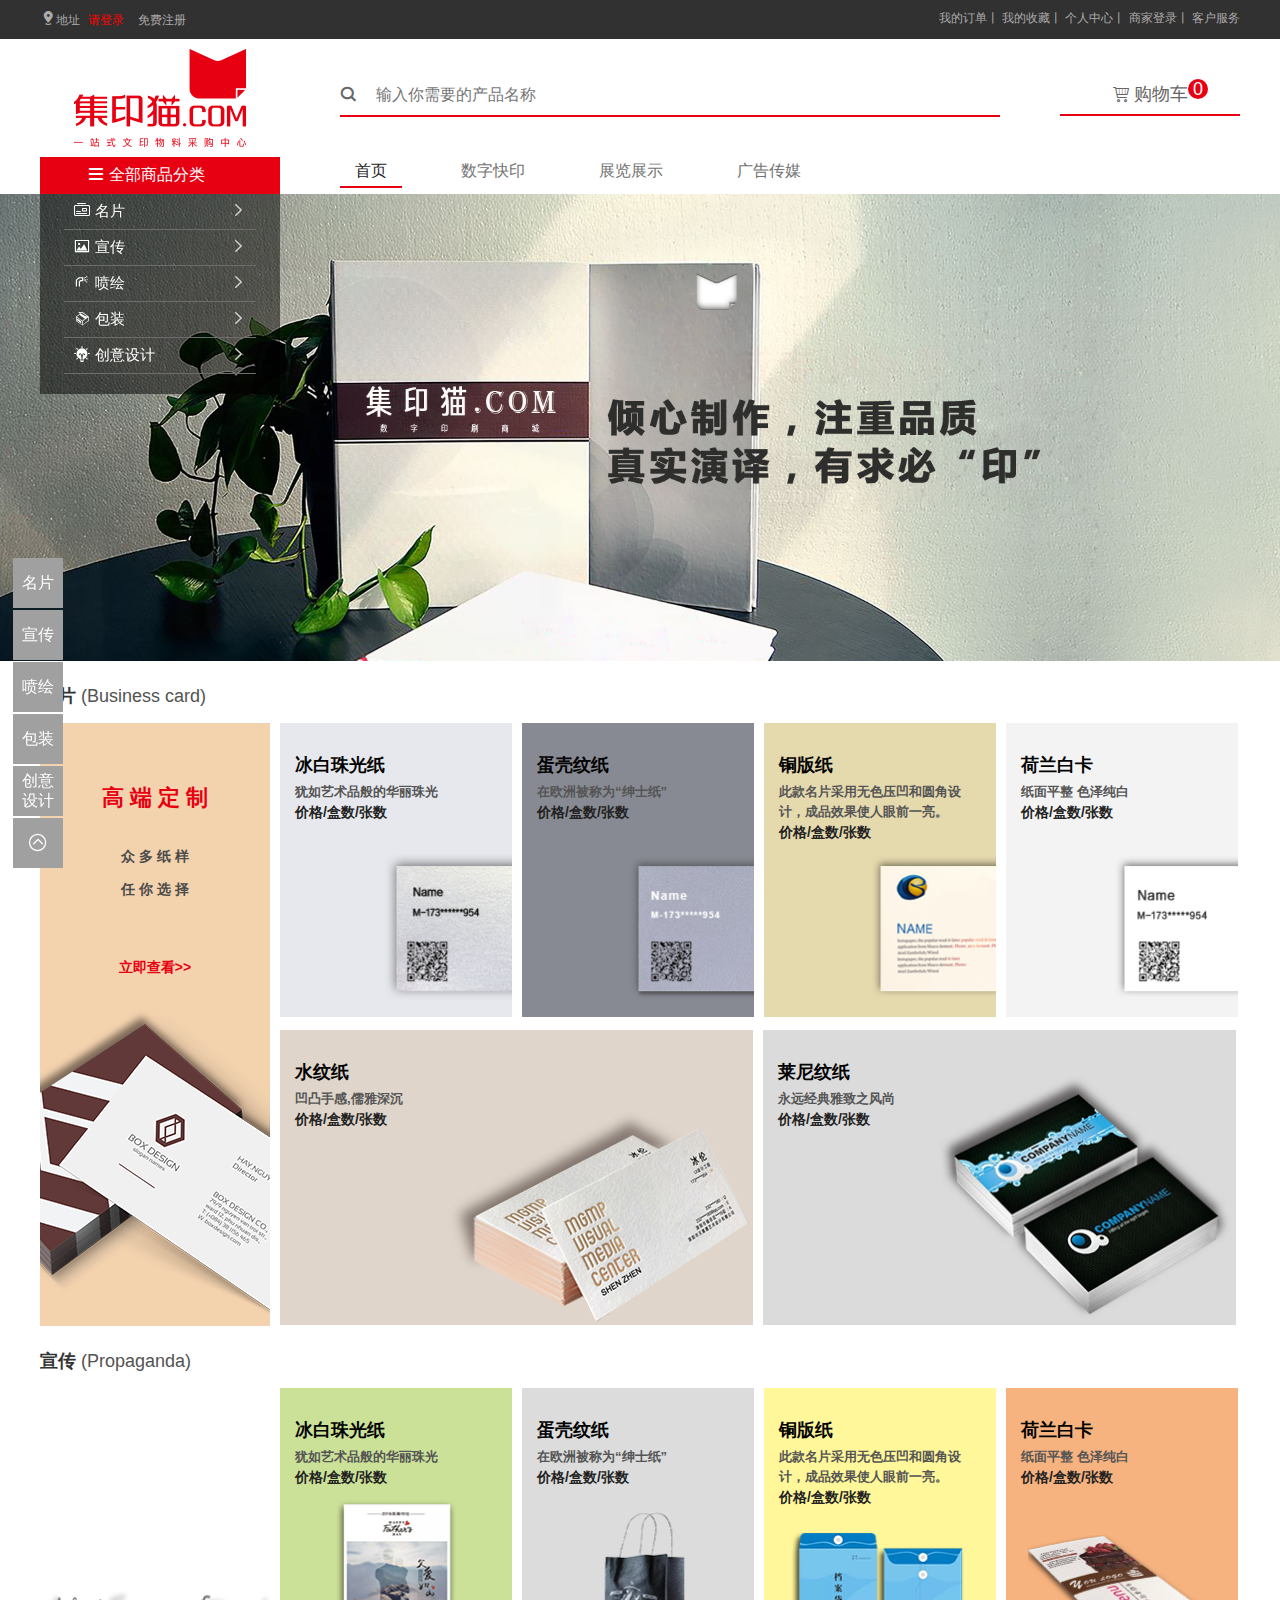
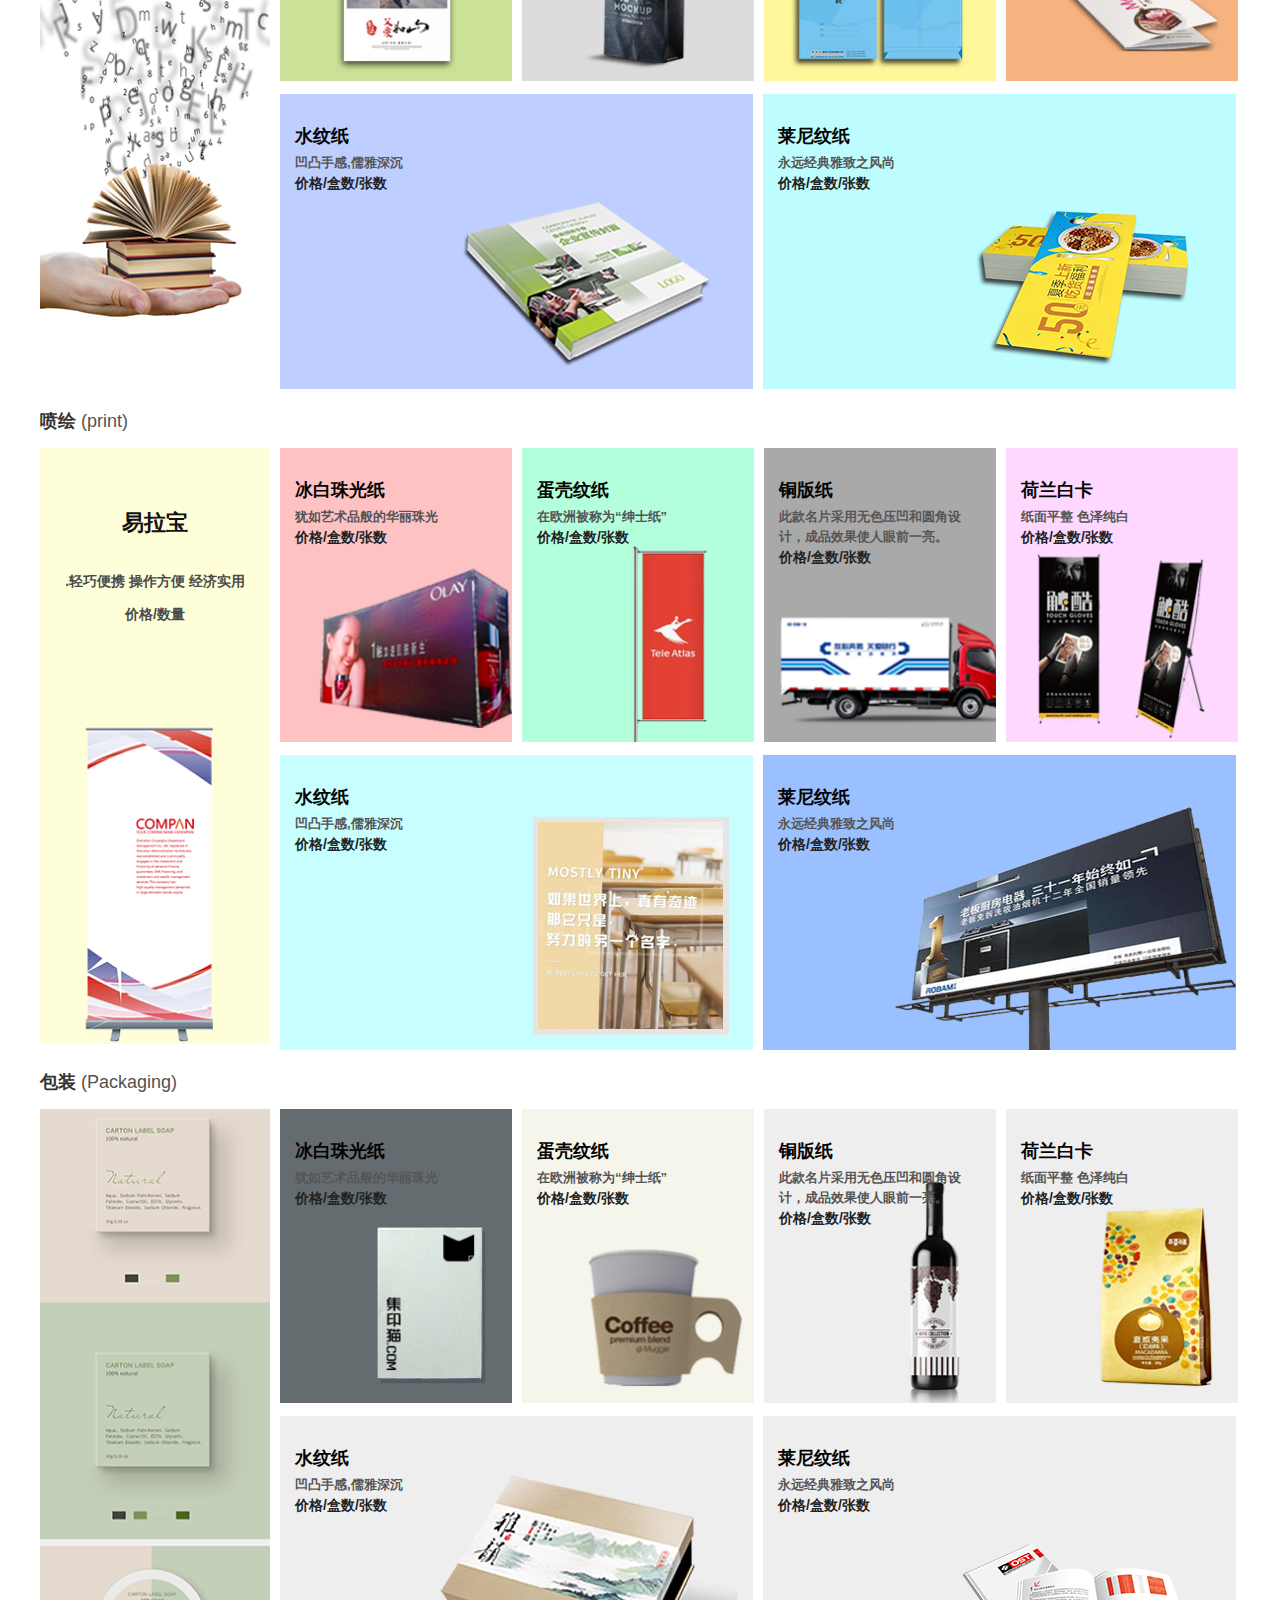
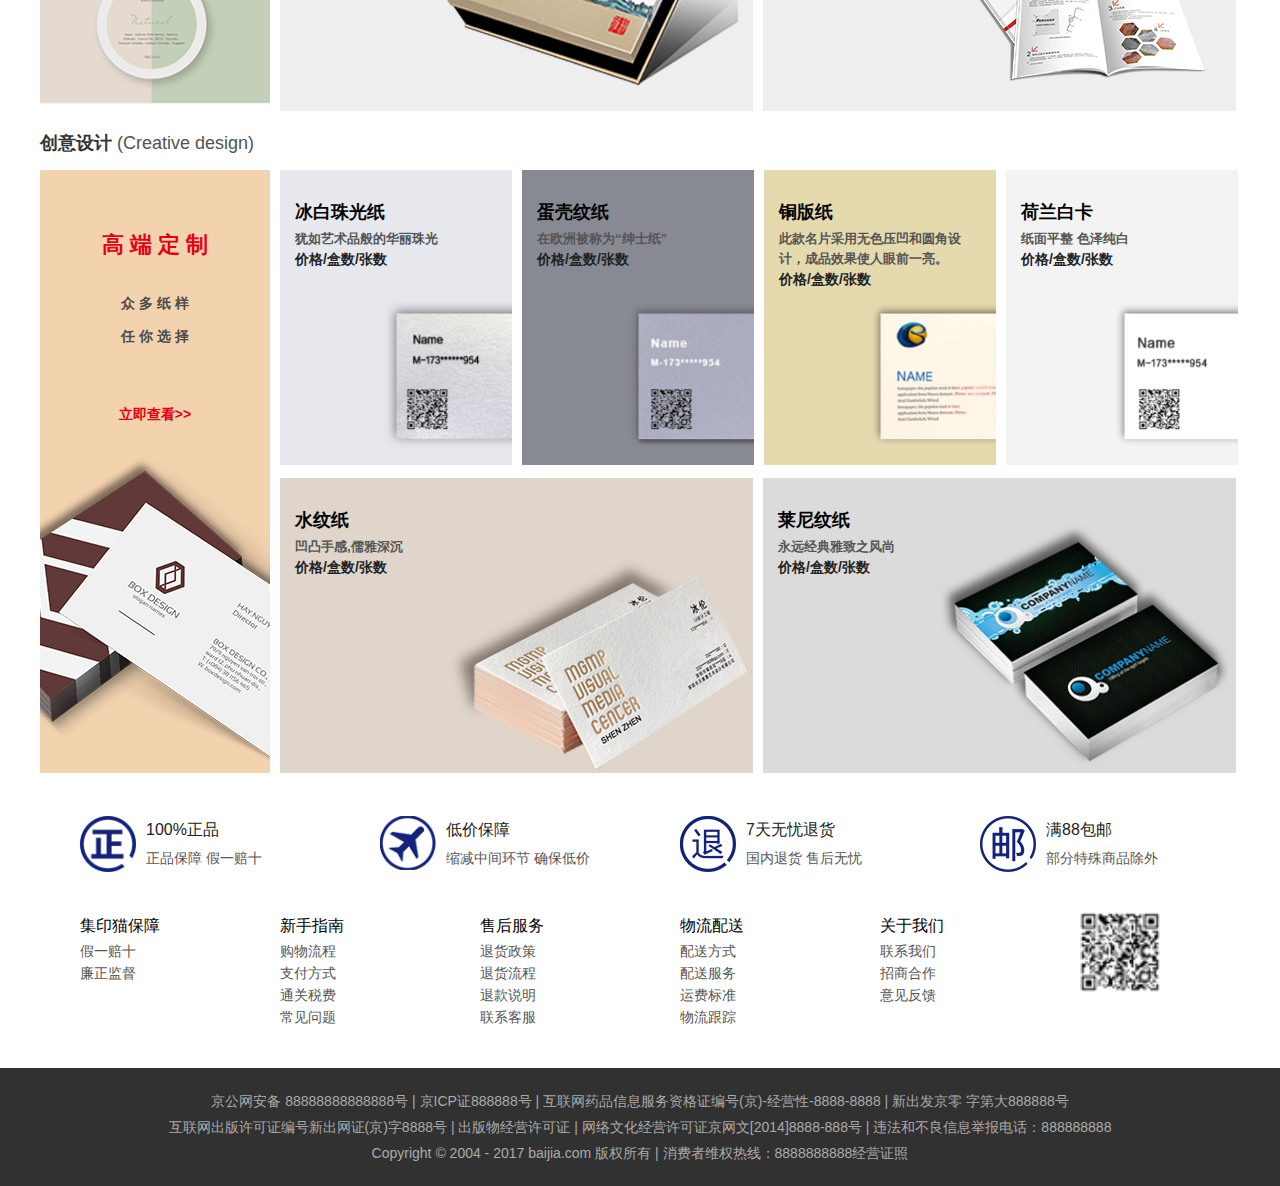
==== index.html @ d989cb0b "增加项目内容" ====
<!doctype html>
<html>

<head>
    <meta http-equiv="Content-Type" content="text/html; charset=utf-8" />
    <meta http-equiv="X-UA-Compatible" content="IE=edge,chrome=1">
    <meta name="viewport" content="width=device-width, initial-scale=1, minimum-scale=1, maximum-scale=1">
    <link rel="icon" href="qky2.ico">
    <title>集印猫</title>
    <link href="css/base.css" rel="stylesheet" type="text/css" />
    <link href="js/swiper/3.4.1/css/swiper.min.css" rel="stylesheet" type="text/css" />
    <link href="css/jym.css" rel="stylesheet" type="text/css" />
</head>

<body class="jymbody">
    <div class="jym-top">
            <a name="f0"></a>
        <div class="jym-1200 clear">
            <div class="fl">
                <span>
                    <i class="zicon">&#xe648;</i>地址</span>
                <a href="#" class="jym-a login">请登录</a>
                <a href="#" class="jym-a regin">免费注册</a>
            </div>
            <div class="fr">
                <a>我的订单</a>丨
                <a>我的收藏</a>丨
                <a>个人中心</a>丨
                <a>商家登录</a>丨
                <a>客户服务</a>
            </div>
        </div>
    </div>
    <div class="jym-heard">
        <div class="jym-1200">
            <div class="jym-box clear">
                <div class="jym-logo fl">
                    <img src="images/LOGO.png" alt="">
                </div>
                <div class="jym-seach fl">
                    <i class="zicon">&#xe60b;</i>
                    <input type="text" placeholder="输入你需要的产品名称">
                </div>
                <div class="jym-shopcar fl">
                    <i class="zicon mr5 fz_16">&#xe6b8;</i>购物车
                    <span>0</span>
                </div>
            </div>
            <div class="jym-nav clear">
                <div class="jym-nav-m fl">
                    <a class="jym-nav-m-s fz_16"><i class="zicon mr5">&#xe611;</i>全部商品分类</a>
                    <div class="jym-nav-mbox">
                        <div class="jym-nav-m-z ">
                            <a class="clear"><span class="fl"><i class="zicon mr5">&#xe7a3;</i>名片</span><i class="zicon fr ">&#xe60c;</i></a>
                            <div class="jym-nav-m-zbox">
                                    <div class="jym-nav-m-zli clear">
                                        <label>经典名片:</label>
                                        <a>铜板纸</a><a>布纹纸</a><a>白卡纸</a><a>布纹纸</a><a>刚古纸</a><a>冰白珠光纸</a><a>莱尼纹纸</a>
                                    </div>
                                    <div class="jym-nav-m-zli clear">
                                            <label>高档名片:</label>
                                            <a>特种纸名片</a><a>金属名片</a>
                                        </div>
                                        <div class="jym-nav-m-zli clear">
                                                <label>创意名片:</label>
                                                <a>行业艺术名片</a><a>产品形象名片</a><a>精致工艺名片</a><a>手工设计名片</a>
                                            </div>
                                            <div class="jym-nav-m-zli clear">
                                                    <label>金属卡:</label>
                                                    <a>贵宾卡</a><a>会员卡</a>
                                                </div>
                                                <div class="jym-nav-m-zli clear">
                                                        <label>PVC卡:</label>
                                                        <a>滴胶卡</a><a>人像卡</a><a>胸牌</a><a>PVC芯片卡</a><a>会员卡</a><a>PVC卡</a><a>磁条卡</a>
                                                    </div>
                                                    <div class="jym-nav-m-zli clear">
                                                            <label>PVC名片:</label>
                                                            <a>亮光名片</a><a>哑光名片</a><a>磨砂名片</a><a>珠光名片</a><a>透明哑光名片</a><a>磨砂透明名片</a><a>拉丝镭射金箔名片</a>
                                                        </div>
                                </div>
                        </div>
                        
                        <div class="jym-nav-m-z clear"><a class="clear"><span class="fl">
                                <i class="zicon mr5">&#xe617;</i>宣传 </span>
                            <i class="zicon fr ">&#xe60c;</i></a>
                            
                            <div class="jym-nav-m-zbox">
                                    <div class="jym-nav-m-zli clear">
                                        <label>展会展架:</label>
                                        <a>X展架</a><a>易拉宝</a><a>门型展架</a><a>杂志架</a>
                                    </div>
                                    <div class="jym-nav-m-zli clear">
                                            <label>商场宣传:</label>
                                            <a>挂画架</a><a>手举杆</a><a>POP广告</a><a>注水旗杆</a>
                                        </div>
                                        <div class="jym-nav-m-zli clear">
                                                <label>户外展架:</label>
                                                <a>拉网展架</a><a>快幕秀</a>
                                            </div>
                                            <div class="jym-nav-m-zli clear">
                                                    <label>手提袋:</label>
                                                    <a>无纺布袋</a><a>手提袋</a><a>帆布袋</a>
                                                </div>
                                                <div class="jym-nav-m-zli clear">
                                                        <label>展板:</label>
                                                        <a>KT板</a><a>企业挂画</a>
                                                    </div>
                                                    <div class="jym-nav-m-zli clear">
                                                            <label>画册:</label>
                                                            <a>骑马钉画册</a><a>无线胶装画册</a><a>锁线胶装画册</a>
                                                        </div>
                                                        <div class="jym-nav-m-zli clear">
                                                                <label>台卡:</label>
                                                                <a>亚克力支付牌</a><a>三面旋转台卡</a><a>L型台卡</a><a>T型台卡</a>
                                                            </div>
                                </div>
                        </div>
                        <div class="jym-nav-m-z clear"><a class="clear"><span class="fl">
                                <i class="zicon mr5">&#xe62c;</i>喷绘</span>
                            <i class="zicon fr ">&#xe60c;</i></a>
                            
                            <div class="jym-nav-m-zbox">
                                    <div class="jym-nav-m-zli clear">
                                        <label>经典名片:</label>
                                        <a>铜板纸</a><a>布纹纸</a><a>白卡纸</a><a>布纹纸</a><a>刚古纸</a><a>冰白珠光纸</a><a>莱尼纹纸</a>
                                    </div>
                                    <div class="jym-nav-m-zli clear">
                                            <label>高档名片:</label>
                                            <a>特种纸名片</a><a>金属名片</a>
                                        </div>
                                        <div class="jym-nav-m-zli clear">
                                                <label>创意名片:</label>
                                                <a>行业艺术名片</a><a>产品形象名片</a><a>精致工艺名片</a><a>手工设计名片</a>
                                            </div>
                                            <div class="jym-nav-m-zli clear">
                                                    <label>金属卡:</label>
                                                    <a>贵宾卡</a><a>会员卡</a>
                                                </div>
                                                <div class="jym-nav-m-zli clear">
                                                        <label>PVC卡:</label>
                                                        <a>滴胶卡</a><a>人像卡</a><a>胸牌</a><a>PVC芯片卡</a><a>会员卡</a><a>PVC卡</a><a>磁条卡</a>
                                                    </div>
                                                    <div class="jym-nav-m-zli clear">
                                                            <label>PVC名片:</label>
                                                            <a>亮光名片</a><a>哑光名片</a><a>磨砂名片</a><a>珠光名片</a><a>透明哑光名片</a><a>磨砂透明名片</a><a>拉丝镭射金箔名片</a>
                                                        </div>
                                </div>
                        </div>
                        <div class="jym-nav-m-z clear"><a class="clear"><span class="fl">
                                <i class="zicon mr5">&#xe63c;</i>包装</span>
                            <i class="zicon fr ">&#xe60c;</i></a>
                            
                            <div class="jym-nav-m-zbox">
                                    <div class="jym-nav-m-zli clear">
                                        <label>经典名片:</label>
                                        <a>铜板纸</a><a>布纹纸</a><a>白卡纸</a><a>布纹纸</a><a>刚古纸</a><a>冰白珠光纸</a><a>莱尼纹纸</a>
                                    </div>
                                    <div class="jym-nav-m-zli clear">
                                            <label>高档名片:</label>
                                            <a>特种纸名片</a><a>金属名片</a>
                                        </div>
                                        <div class="jym-nav-m-zli clear">
                                                <label>创意名片:</label>
                                                <a>行业艺术名片</a><a>产品形象名片</a><a>精致工艺名片</a><a>手工设计名片</a>
                                            </div>
                                            <div class="jym-nav-m-zli clear">
                                                    <label>金属卡:</label>
                                                    <a>贵宾卡</a><a>会员卡</a>
                                                </div>
                                                <div class="jym-nav-m-zli clear">
                                                        <label>PVC卡:</label>
                                                        <a>滴胶卡</a><a>人像卡</a><a>胸牌</a><a>PVC芯片卡</a><a>会员卡</a><a>PVC卡</a><a>磁条卡</a>
                                                    </div>
                                                    <div class="jym-nav-m-zli clear">
                                                            <label>PVC名片:</label>
                                                            <a>亮光名片</a><a>哑光名片</a><a>磨砂名片</a><a>珠光名片</a><a>透明哑光名片</a><a>磨砂透明名片</a><a>拉丝镭射金箔名片</a>
                                                        </div>
                                </div>
                        </div>
                        <div class="jym-nav-m-z clear"><a class="clear"><span class="fl">
                                <i class="zicon mr5">&#xe66b;</i>创意设计</span>
                            <i class="zicon fr ">&#xe60c;</i></a>
                            
                            <div class="jym-nav-m-zbox">
                                    <div class="jym-nav-m-zli clear">
                                        <label>经典名片:</label>
                                        <a>铜板纸</a><a>布纹纸</a><a>白卡纸</a><a>布纹纸</a><a>刚古纸</a><a>冰白珠光纸</a><a>莱尼纹纸</a>
                                    </div>
                                    <div class="jym-nav-m-zli clear">
                                            <label>高档名片:</label>
                                            <a>特种纸名片</a><a>金属名片</a>
                                        </div>
                                        <div class="jym-nav-m-zli clear">
                                                <label>创意名片:</label>
                                                <a>行业艺术名片</a><a>产品形象名片</a><a>精致工艺名片</a><a>手工设计名片</a>
                                            </div>
                                            <div class="jym-nav-m-zli clear">
                                                    <label>金属卡:</label>
                                                    <a>贵宾卡</a><a>会员卡</a>
                                                </div>
                                                <div class="jym-nav-m-zli clear">
                                                        <label>PVC卡:</label>
                                                        <a>滴胶卡</a><a>人像卡</a><a>胸牌</a><a>PVC芯片卡</a><a>会员卡</a><a>PVC卡</a><a>磁条卡</a>
                                                    </div>
                                                    <div class="jym-nav-m-zli clear">
                                                            <label>PVC名片:</label>
                                                            <a>亮光名片</a><a>哑光名片</a><a>磨砂名片</a><a>珠光名片</a><a>透明哑光名片</a><a>磨砂透明名片</a><a>拉丝镭射金箔名片</a>
                                                        </div>
                                </div>
                        </div>

                    </div>
                </div>
                <div class="jym-nav-t fl">
                    <a href="#" class="active">首页</a>
                    <a href="#">数字快印</a>
                    <a href="#">展览展示</a>
                    <a href="#">广告传媒</a>
                </div>
            </div>

        </div>
    </div>
    <div class="jym-ad">
        <div class="swiper-container inbox">
            <div class="swiper-wrapper">
                <div class="swiper-slide">
                    <img src="images/Banner1.png" alt="">
                </div>
                <div class="swiper-slide">
                    <img src="images/Banner2.png" alt="">
                </div>
            </div>
        </div>
    </div>
    <div class="jym-1200 jym-f clear">
            <a name="f1"></a>
        <div class="jym-f-title">名片
            <span>(Business card)</span>
            
        </div>
        <div class="jym-f-one fl jym-f-img">
            <img src="images/f1/f1.png" alt="">
            <div class="jym-f-img-txt">
                <label>高 端 定 制</label>
                <span>众 多 纸 样 </span>
                <span>任 你 选 择</span>
                <a href="#">立即查看>></a>
            </div>
        </div>
        <div class="jym-f-two fl">
            <div class="jym-f-two-up clear">
                <div class="jym-f-img fl mr10">
                    <img src="images/f1/f2.png" alt="">
                    <div class="jym-f-img-txt">
                        <label>冰白珠光纸</label>
                        <span class="one">犹如艺术品般的华丽珠光</span>
                        <span>价格/盒数/张数</span>
                    </div>
                </div>
                <div class="jym-f-img fl mr10">
                    <img src="images/f1/f3.png" alt="">
                    <div class="jym-f-img-txt">
                        <label>蛋壳纹纸</label>
                        <span class="one">在欧洲被称为“绅士纸”</span>
                        <span>价格/盒数/张数</span>
                    </div>
                </div>
                <div class="jym-f-img fl mr10">
                    <img src="images/f1/f4.png" alt="">
                    <div class="jym-f-img-txt">
                        <label>铜版纸</label>
                        <span class="one">此款名片采用无色压凹和圆角设计，成品效果使人眼前一亮。</span>
                        <span>价格/盒数/张数</span>
                    </div>
                </div>
                <div class="jym-f-img fl">
                    <img src="images/f1/f5.png" alt="">
                    <div class="jym-f-img-txt">
                        <label>荷兰白卡</label>
                        <span class="one">纸面平整 色泽纯白</span>
                        <span>价格/盒数/张数</span>
                    </div>
                </div>
            </div>
            <div class="jym-f-two-down clear">
                <div class="jym-f-img fl mr10">
                    <img src="images/f1/f6.png" alt="">
                    <div class="jym-f-img-txt">
                        <label>水纹纸</label>
                        <span class="one">凹凸手感,儒雅深沉</span>
                        <span>价格/盒数/张数</span>
                    </div>
                </div>
                <div class="jym-f-img fl">
                    <img src="images/f1/f7.png" alt="">
                    <div class="jym-f-img-txt">
                        <label>莱尼纹纸</label>
                        <span class="one">永远经典雅致之风尚</span>
                        <span>价格/盒数/张数</span>
                    </div>
                </div>
            </div>
        </div>

    </div>
    <div class="jym-1200 jym-f clear">
            <a name="f2"></a>
        <div class="jym-f-title">宣传
            <span>(Propaganda)</span>
            
        </div>
        <div class="jym-f-one fl jym-f-img">
            <img src="images/f2/f1.png" alt="">
            
        </div>
        <div class="jym-f-two fl">
            <div class="jym-f-two-up clear">
                <div class="jym-f-img fl mr10">
                    <img src="images/f2/f2.png" alt="">
                    <div class="jym-f-img-txt">
                        <label>冰白珠光纸</label>
                        <span class="one">犹如艺术品般的华丽珠光</span>
                        <span>价格/盒数/张数</span>
                    </div>
                </div>
                <div class="jym-f-img fl mr10">
                    <img src="images/f2/f3.png" alt="">
                    <div class="jym-f-img-txt">
                        <label>蛋壳纹纸</label>
                        <span class="one">在欧洲被称为“绅士纸”</span>
                        <span>价格/盒数/张数</span>
                    </div>
                </div>
                <div class="jym-f-img fl mr10">
                    <img src="images/f2/f4.png" alt="">
                    <div class="jym-f-img-txt">
                        <label>铜版纸</label>
                        <span class="one">此款名片采用无色压凹和圆角设计，成品效果使人眼前一亮。</span>
                        <span>价格/盒数/张数</span>
                    </div>
                </div>
                <div class="jym-f-img fl">
                    <img src="images/f2/f5.png" alt="">
                    <div class="jym-f-img-txt">
                        <label>荷兰白卡</label>
                        <span class="one">纸面平整 色泽纯白</span>
                        <span>价格/盒数/张数</span>
                    </div>
                </div>
            </div>
            <div class="jym-f-two-down clear">
                <div class="jym-f-img fl mr10">
                    <img src="images/f2/f6.png" alt="">
                    <div class="jym-f-img-txt">
                        <label>水纹纸</label>
                        <span class="one">凹凸手感,儒雅深沉</span>
                        <span>价格/盒数/张数</span>
                    </div>
                </div>
                <div class="jym-f-img fl">
                    <img src="images/f2/f7.png" alt="">
                    <div class="jym-f-img-txt">
                        <label>莱尼纹纸</label>
                        <span class="one">永远经典雅致之风尚</span>
                        <span>价格/盒数/张数</span>
                    </div>
                </div>
            </div>
        </div>

    </div>
    <div class="jym-1200 jym-f clear">
            <a name="f3"></a>
        <div class="jym-f-title">喷绘
            <span>(print)</span>
            
        </div>
        <div class="jym-f-one fl jym-f-img">
            <img src="images/f3/f1.png" alt="">
            <div class="jym-f-img-txt">
                <label class="co_z1">易拉宝</label>
                <span>.轻巧便携  操作方便 经济实用</span>
                <span>价格/数量</span>
            </div>
        </div>
        <div class="jym-f-two fl">
            <div class="jym-f-two-up clear">
                <div class="jym-f-img fl mr10">
                    <img src="images/f3/f2.png" alt="">
                    <div class="jym-f-img-txt">
                        <label>冰白珠光纸</label>
                        <span class="one">犹如艺术品般的华丽珠光</span>
                        <span>价格/盒数/张数</span>
                    </div>
                </div>
                <div class="jym-f-img fl mr10">
                    <img src="images/f3/f3.png" alt="">
                    <div class="jym-f-img-txt">
                        <label>蛋壳纹纸</label>
                        <span class="one">在欧洲被称为“绅士纸”</span>
                        <span>价格/盒数/张数</span>
                    </div>
                </div>
                <div class="jym-f-img fl mr10">
                    <img src="images/f3/f4.png" alt="">
                    <div class="jym-f-img-txt">
                        <label>铜版纸</label>
                        <span class="one">此款名片采用无色压凹和圆角设计，成品效果使人眼前一亮。</span>
                        <span>价格/盒数/张数</span>
                    </div>
                </div>
                <div class="jym-f-img fl">
                    <img src="images/f3/f5.png" alt="">
                    <div class="jym-f-img-txt">
                        <label>荷兰白卡</label>
                        <span class="one">纸面平整 色泽纯白</span>
                        <span>价格/盒数/张数</span>
                    </div>
                </div>
            </div>
            <div class="jym-f-two-down clear">
                <div class="jym-f-img fl mr10">
                    <img src="images/f3/f6.png" alt="">
                    <div class="jym-f-img-txt">
                        <label>水纹纸</label>
                        <span class="one">凹凸手感,儒雅深沉</span>
                        <span>价格/盒数/张数</span>
                    </div>
                </div>
                <div class="jym-f-img fl">
                    <img src="images/f3/f7.png" alt="">
                    <div class="jym-f-img-txt">
                        <label>莱尼纹纸</label>
                        <span class="one">永远经典雅致之风尚</span>
                        <span>价格/盒数/张数</span>
                    </div>
                </div>
            </div>
        </div>

    </div>
    <div class="jym-1200 jym-f clear">
            <a name="f4"></a>
        <div class="jym-f-title">包装
            <span>(Packaging)</span>
            
        </div>
        <div class="jym-f-one fl jym-f-img">
            <img src="images/f4/f1.png" alt="">
            
        </div>
        <div class="jym-f-two fl">
            <div class="jym-f-two-up clear">
                <div class="jym-f-img fl mr10">
                    <img src="images/f4/f2.png" alt="">
                    <div class="jym-f-img-txt">
                        <label>冰白珠光纸</label>
                        <span class="one">犹如艺术品般的华丽珠光</span>
                        <span>价格/盒数/张数</span>
                    </div>
                </div>
                <div class="jym-f-img fl mr10">
                    <img src="images/f4/f3.png" alt="">
                    <div class="jym-f-img-txt">
                        <label>蛋壳纹纸</label>
                        <span class="one">在欧洲被称为“绅士纸”</span>
                        <span>价格/盒数/张数</span>
                    </div>
                </div>
                <div class="jym-f-img fl mr10">
                    <img src="images/f4/f4.png" alt="">
                    <div class="jym-f-img-txt">
                        <label>铜版纸</label>
                        <span class="one">此款名片采用无色压凹和圆角设计，成品效果使人眼前一亮。</span>
                        <span>价格/盒数/张数</span>
                    </div>
                </div>
                <div class="jym-f-img fl">
                    <img src="images/f4/f5.png" alt="">
                    <div class="jym-f-img-txt">
                        <label>荷兰白卡</label>
                        <span class="one">纸面平整 色泽纯白</span>
                        <span>价格/盒数/张数</span>
                    </div>
                </div>
            </div>
            <div class="jym-f-two-down clear">
                <div class="jym-f-img fl mr10">
                    <img src="images/f4/f6.png" alt="">
                    <div class="jym-f-img-txt">
                        <label>水纹纸</label>
                        <span class="one">凹凸手感,儒雅深沉</span>
                        <span>价格/盒数/张数</span>
                    </div>
                </div>
                <div class="jym-f-img fl">
                    <img src="images/f4/f7.png" alt="">
                    <div class="jym-f-img-txt">
                        <label>莱尼纹纸</label>
                        <span class="one">永远经典雅致之风尚</span>
                        <span>价格/盒数/张数</span>
                    </div>
                </div>
            </div>
        </div>

    </div>
    <div class="jym-1200 jym-f clear">
            <a name="f5"></a>
        <div class="jym-f-title">创意设计
            <span>(Creative design)</span>
            
        </div>
        <div class="jym-f-one fl jym-f-img">
            <img src="images/f1/f1.png" alt="">
            <div class="jym-f-img-txt">
                <label>高 端 定 制</label>
                <span>众 多 纸 样 </span>
                <span>任 你 选 择</span>
                <a href="#">立即查看>></a>
            </div>
        </div>
        <div class="jym-f-two fl">
            <div class="jym-f-two-up clear">
                <div class="jym-f-img fl mr10">
                    <img src="images/f1/f2.png" alt="">
                    <div class="jym-f-img-txt">
                        <label>冰白珠光纸</label>
                        <span class="one">犹如艺术品般的华丽珠光</span>
                        <span>价格/盒数/张数</span>
                    </div>
                </div>
                <div class="jym-f-img fl mr10">
                    <img src="images/f1/f3.png" alt="">
                    <div class="jym-f-img-txt">
                        <label>蛋壳纹纸</label>
                        <span class="one">在欧洲被称为“绅士纸”</span>
                        <span>价格/盒数/张数</span>
                    </div>
                </div>
                <div class="jym-f-img fl mr10">
                    <img src="images/f1/f4.png" alt="">
                    <div class="jym-f-img-txt">
                        <label>铜版纸</label>
                        <span class="one">此款名片采用无色压凹和圆角设计，成品效果使人眼前一亮。</span>
                        <span>价格/盒数/张数</span>
                    </div>
                </div>
                <div class="jym-f-img fl">
                    <img src="images/f1/f5.png" alt="">
                    <div class="jym-f-img-txt">
                        <label>荷兰白卡</label>
                        <span class="one">纸面平整 色泽纯白</span>
                        <span>价格/盒数/张数</span>
                    </div>
                </div>
            </div>
            <div class="jym-f-two-down clear">
                <div class="jym-f-img fl mr10">
                    <img src="images/f1/f6.png" alt="">
                    <div class="jym-f-img-txt">
                        <label>水纹纸</label>
                        <span class="one">凹凸手感,儒雅深沉</span>
                        <span>价格/盒数/张数</span>
                    </div>
                </div>
                <div class="jym-f-img fl">
                    <img src="images/f1/f7.png" alt="">
                    <div class="jym-f-img-txt">
                        <label>莱尼纹纸</label>
                        <span class="one">永远经典雅致之风尚</span>
                        <span>价格/盒数/张数</span>
                    </div>
                </div>
            </div>
        </div>

    </div>

  <div class="jym-bottom jym-1200">
      <div class="clear">
          <div class="fl jym-b-oli clear">
              <img src="images/bo1.png" class="fl" alt="">
              <div class="fl">
                  <label>100%正品</label>
                  <span>正品保障 假一赔十</span>
              </div>
          </div>
          <div class="fl jym-b-oli clear">
                <img src="images/bo2.png" class="fl" alt="">
                <div class="fl">
                    <label>低价保障</label>
                    <span>缩减中间环节 确保低价</span>
                    
                </div>
            </div>
            <div class="fl jym-b-oli clear">
                    <img src="images/bo3.png" class="fl" alt="">
                    <div class="fl">
                        <label>7天无忧退货</label>
                        <span>国内退货 售后无忧</span>
                    </div>
                </div>
                <div class="fl jym-b-oli clear">
                        <img src="images/bo4.png" class="fl" alt="">
                        <div class="fl">
                            <label>满88包邮</label>
                            <span>部分特殊商品除外</span>
                        </div>
                    </div>
      </div>
      <div class="clear">
          <div class="jym-b-tli fl">
              <label >集印猫保障</label><span>假一赔十</span><span>廉正监督</span>
          </div>
          <div class="jym-b-tli fl">
                <label >新手指南</label><span>购物流程</span><span>支付方式</span><span>通关税费</span><span>常见问题</span>
            </div>
            <div class="jym-b-tli fl">
                    <label >售后服务</label><span>退货政策</span><span>退货流程</span><span>退款说明</span><span>联系客服</span>
                </div>
                <div class="jym-b-tli fl">
                        <label >物流配送</label><span>配送方式</span><span>配送服务</span><span>运费标准</span><span>物流跟踪</span>
                    </div>
                    <div class="jym-b-tli fl">
                            <label >关于我们</label><span>联系我们</span><span>招商合作</span><span>意见反馈</span>
                        </div>
                        <div class="jym-b-tli fl">
                            <img src="images/ewm.png" alt="">
                            </div>
      </div>
  </div>

  <div class="jym-foot">
        京公网安备 88888888888888号     |     京ICP证888888号      |     互联网药品信息服务资格证编号(京)-经营性-8888-8888    |      新出发京零 字第大888888号<br/>
        互联网出版许可证编号新出网证(京)字8888号     |     出版物经营许可证      |      网络文化经营许可证京网文[2014]8888-888号      |     违法和不良信息举报电话：888888888<br/>
                                Copyright © 2004 - 2017  baijia.com 版权所有     |     消费者维权热线：8888888888经营证照
  </div>

  <div class="jym-leftnav">
      <a href="#f1">名片</a>
      <a href="#f2">宣传</a>
      <a href="#f3">喷绘</a>
      <a href="#f4">包装</a>
      <a href="#f5" style="line-height:20px; padding-top: 5px;" >创意<br/>设计</a>
      <a href="#f0"><i class="zicon fz_20">&#xe68e;</i></a>
  </div>



    <script src="js/sea.js"></script>
    <script src="js/seaconfig2.0.js"></script>
    <script>
        seajs.use(["jq", "run", "sw"], function (j, r, sw) {
            var inbox = new Swiper(".inbox", {
                //initialSlide :1,
                //pagination : '.swiper-pagination',
                //paginationClickable :true,
                autoplay: 3000,

            });
        });
    </script>
</body>

</html>
---- css/base.css ----
@charset "utf-8";

/*****************************公用图标字体架构*****************************/
@font-face {font-family: "z_icon";
  src: url('../iconfont/iconfont.eot'); /* IE9*/
  src: url('../iconfont/iconfont.eot?#iefix') format('embedded-opentype'), /* IE6-IE8 */
  url('../iconfont/iconfont.woff') format('woff'), /* chrome, firefox */
  url('../iconfont/iconfont.ttf') format('truetype'), /* chrome, firefox, opera, Safari, Android, iOS 4.2+*/
  url('../iconfont/iconfont.svg#iconfont') format('svg'); /* iOS 4.1- */
}

.zicon {
  font-family:"z_icon" !important;
  font-size:16px;
  font-style:normal;
  -webkit-font-smoothing: antialiased;
 /*-webkit-text-stroke-width: 0.2px;*/
  -moz-osx-font-smoothing: grayscale;
}


/*****************************盒子dom（移动端专属）*****************************/
.ub{display: -webkit-box !important;display: box !important;position:relative;}
.ub-rev{-webkit-box-direction:reverse;box-direction:reverse;}
.ub-fh{width:100%;}
.ub-fv{height:100%;}
.ub-con{position:absolute;width:100%;height:100%;}
.ub-ac{-webkit-box-align:center;box-align:center;}
.ub-ae{-webkit-box-align:end;box-align:end;}
.ub-pc{-webkit-box-pack:center;box-pack:center;}
.ub-pe{-webkit-box-pack:end;box-pack:end;}
.ub-pj{-webkit-box-pack:justify;box-pack:justify;}
.ub-ver{-webkit-box-orient:vertical;box-orient:vertical;}
.ub-f1{position:relative;-webkit-box-flex: 1; box-flex: 1;}
.ub-f2{position:relative;-webkit-box-flex: 2;box-flex: 2;}
.ub-f3{position:relative;-webkit-box-flex: 3;box-flex: 3;}
.ub-f4{position:relative;-webkit-box-flex: 4;box-flex: 4;}
.ub-f5{position:relative;-webkit-box-flex: 5;box-flex: 5;}
.ub-f6{position:relative;-webkit-box-flex: 6;box-flex: 6;}
.ub-f7{position:relative;-webkit-box-flex: 7;box-flex: 7;}
.ub-f8{position:relative;-webkit-box-flex: 8;box-flex: 8;}
.ub-f9{position:relative;-webkit-box-flex: 9;box-flex: 9;}
.ub-img{-webkit-background-size:contain;background-size:contain;background-repeat:no-repeat;background-position:center;}
.ub-img1{-webkit-background-size:cover;background-size:cover;background-repeat:no-repeat;background-position:center;}
.ub-img2{background-repeat:repeat-x;background-size:auto 100%}
.ub-img3{background-repeat:repeat-y;background-size:100% auto}
.ub-img4{-webkit-background-size:100% auto;background-size:100% auto;background-repeat:no-repeat;background-position:center;}
.ub-img5{-webkit-background-size:auto 100%;background-size:auto 100%;background-repeat:no-repeat;background-position:center;}
.ub-img6{background-repeat:no-repeat;background-position:center;}
.ub-img7{-webkit-background-size:100% 100%;background-size:100% 100%;background-repeat:no-repeat;background-position:center;}


/*****************************基础样式*****************************/
body{ font-size:14px; font-family: Arial,Microsoft YaHei; color:#666666; overflow-x:hidden; width:100%;-webkit-text-stroke: 1px transparent;}
*{ margin:0; padding:0; text-decoration:none; list-style:none; font-weight:normal; outline:none;-webkit-tap-highlight-color: rgba(0,0,0,0);-webkit-tap-highlight-color: transparent;}
h1,h2,h3,h4,h5,h6{ font-weight:normal;}
li,ul{list-style:none; margin:0; padding:0;}
img,button,input,select,textarea{ border:0px; outline:none;}
a{ cursor:pointer; text-decoration:none;}
i,em{ font-style:normal;}


/*浮动*/
.fl{ float:left!important;}
.fr{ float:right!important;}
/*清除浮动*/
.clear:before,.clear:after{ content: " "; display: table;}
.clear:after {clear: both;}
/*隐藏*/
.yc{ display:none !important;}
.iskuai{ display:block!important;}
.ib{ display: inline-block!important;}
/*文字水平*/
.t_r{ text-align:right!important;}
.t_l{ text-align:left!important;}
.t_c{ text-align: center!important;}
.po_r{ position:relative;}
.h100{width: 100%; height: 100%;}
.lh{ line-height:24px;}
.lh30{ line-height:30px;}

input[type="date"]{appearance:none;-moz-appearance:none;-webkit-appearance:none;background-color: transparent;font-size:14px;}
input[type="date"]::-webkit-clear-button{display:none;}
.input-date{ position: relative; width: 100%; background: #fafafa; height: 30px; line-height: 30px;border-top: 1px solid #eee;border-bottom: 1px solid #eee;}
.input-date input[type="date"]{ width: 100%; box-sizing: border-box; padding: 0 10px; text-align: center; display: block;font-size:14px;height: 30px; line-height: 30px;}

/*原生下拉改装*/
.select,.select option{appearance:none;-moz-appearance:none;-webkit-appearance:none;outline: none;border: none;background-color: transparent;}
.select{ width: 100%; height:30px; line-height: 30px; display: block; position:relative; z-index:2; padding:0 20px 0 10px;font-size: 14px; }
.selectbox{width:100%; height:30px; line-height: 30px;  text-align: center; border-radius: 4px; background: #f5f5f5;position: relative;}
.selectbox::after{  position: absolute; top:0px; right: 0px; display: block; z-index: 1;color: #666; content: "\e670"; width: 20px; line-height: 32px;}
/* .selectbox::after{ content: " ";width: 0px; height: 0px;border-left: 5px solid transparent;border-right: 5px solid transparent;border-top: 6px solid #535353; } */
.selectbox::after{font-family:"qky_icon";font-size:20px;font-style:normal;-webkit-font-smoothing: antialiased;-webkit-text-stroke-width: 0.2px;-moz-osx-font-smoothing: grayscale;}

/*****************************特殊css*****************************/
.trn{-webkit-transition: all 0.25s ease-out 0s;-moz-transition: all 0.25s ease-out 0s;transition: all 0.25s ease-out 0s;}/*过度执行动画  ie8以及以下没作用*/
.trn5{-webkit-transition: all 0.5s ease-out 0s;-moz-transition: all 0.5s ease-out 0s;transition: all 0.5s ease-out 0s;}/*过度执行动画  ie8以及以下没作用*/
.r45{transform:rotate(45deg); -webkit-transform:rotate(45deg);-moz-transform:rotate(45deg);}/*旋转45度  ie8以及以下没作用*/
.r90{transform:rotate(-90deg); -webkit-transform:rotate(-90deg);-moz-transform:rotate(-90deg);}/*旋转90度  ie8以及以下没作用*/
.r90s{transform:rotate(90deg); -webkit-transform:rotate(90deg);-moz-transform:rotate(90deg);}/*旋转90度  ie8以及以下没作用*/
.r180{transform:rotate(180deg); -webkit-transform:rotate(180deg);-moz-transform:rotate(180deg);}/*旋转90度  ie8以及以下没作用*/
.dian3{ overflow:hidden;text-overflow:ellipsis; white-space:nowrap;}/*单行文字超出显示...*/
.t_i{text-indent:2em;}/*段落缩进*/
.mbm{margin:0 auto; display:block; max-width:100%;}/*图片水平居中*/
.bshw{ box-shadow:0 2px 3px #ccc;}
.bshw1{ box-shadow:0 4px 4px #ddd;}
.bshw2{ box-shadow:0 1px 2px #eee;}
.bshw3{box-shadow:0px 2px 3px #eee;-webkit-box-shadow:0px 2px 3px #eee;-moz-box-shadow:0px 2px 3px #eee;}
.bshw4{box-shadow:1px 2px 4px #bbb;-webkit-box-shadow:1px 2px 4px #bbb;-moz-box-shadow:1px 2px 4px #bbb;}
.bsthw{ text-shadow:0 3px 3px #ddd; }/*文字阴影*/
.ycfile {position: absolute;width: 100%;height: 100%;left: 0;top: 0;filter: alpha(opacity=0);opacity: 0;z-index: 66;cursor: pointer;}/*完全透明的上传控件*/
.hbtl{ text-decoration:underline;}/*文字底线*/
.box_b{ box-sizing:border-box;}/*块元素浮动算宽度时，忽略边框和内边距*/
.fz_we{ font-weight:700;}/*文字变粗*/
.blur{-webkit-filter: blur(5px);filter: blur(5px);-moz-filter: blur(5px);}
.blur{-webkit-transition: all 0.1s ease-out 0s;-moz-transition: all 0.1s ease-out 0s;transition: all 0.1s ease-out 0s;}

/*****************************灰度文字颜色*****************************/
.co_z1{ color:#111!important;}/*深灰*/
.co_z3{ color:#333!important;}/*平常灰*/
.co_z6{ color:#666!important;}/*淡灰*/
.co_89{ color:#898989!important;}/*一点灰*/
.co_z9{ color:#999!important;}/*一点灰*/
.co_a2{ color:#a2a2a2!important;}/*一点灰*/
.co_ff{ color:#ffffff!important;}/*白*/

/*****************************灰度背景颜色*****************************/
.ba_z1{ background:#111!important;}
.ba_z3{ background:#333!important;}
.ba_z6{ background:#666!important;}
.ba_z9{ background:#999!important;}
.ba_aa{ background:#aaaaaa!important;}
.ba_bb{ background:#bbbbbb!important;}
.ba_dd{ background:#dddddd!important;}
.ba_ee{ background:#eeeeee!important;}
.ba_f1{ background:#f1f1f1!important;}
.ba_f3{ background:#f3f3f3!important;}
.ba_f5{ background:#f5f5f5!important;}
.ba_f6{ background:#f6f6f6!important;}
.ba_f9{ background:#f9f9f9!important;}
.ba_fa{ background:#fafafa!important;}
.ba_fc{ background:#fcfcfc!important;}
.ba_ff{ background:#ffffff!important;}

/*****************************文字字号*****************************/
.fz_12{ font-size:12px!important;}
.fz_14{ font-size:14px!important;}
.fz_16{ font-size:16px!important;}
.fz_18{ font-size:18px!important;}
.fz_20{ font-size:20px!important;}
.fz_22{ font-size:22px!important;}
.fz_24{ font-size:24px!important;}
.fz_26{ font-size:24px!important;}


/*****************************边框*****************************/
.br_eee{  border-color:#eee!important;}
.br_ddd{ border-color:#ddd!important;}
.br_fff{ border-color:#fff !important;}
.br_f1{ border-color:#f1f1f1!important;}
.br_f9{ border-color:#f9f9f9!important;}
.br_nall{ border:none!important;}
.br_nt{ border-top:none!important;}
.br_nb{ border-bottom:none!important;}
.br_nl{ border-left:none!important;}
.br_nr{ border-right:none!important;}

/*圆角 ie8以及以下没作用*/
.brra_4{ border-radius:4px;-webkit-border-radius:4px;-moz-border-radius:4px;}
.brra_6{ border-radius:6px;-webkit-border-radius:6px;-moz-border-radius:6px;}
.brra_8{ border-radius:8px;-webkit-border-radius:8px;-moz-border-radius:8px;}
.brra_17{ border-radius:17px;-webkit-border-radius:17px;-moz-border-radius:17px;}
.brra_50{ border-radius:50%;-webkit-border-radius:50%;-moz-border-radius:50%;}/*圆形 ie8以及以下没作用*/

.mt0{ margin-top:0px!important;}
.mt5{ margin-top:5px!important;}
.mt8{ margin-top:8px!important;}
.mt10{ margin-top:10px!important;}
.mt15{ margin-top:15px!important;}
.mt20{ margin-top:20px!important;}
.mb0{ margin-bottom:0px!important;}
.mb5{ margin-bottom:5px!important;}
.mb8{ margin-bottom:8px!important;}
.mb10{ margin-bottom:10px!important;}
.mb15{ margin-bottom:15px!important;}
.mb20{ margin-bottom:20px!important;}
.ml0{ margin-left:0px!important;}
.ml5{ margin-left:5px!important;}
.ml8{ margin-left:8px!important;}
.ml10{ margin-left:10px!important;}
.ml15{ margin-left:15px!important;}
.ml20{ margin-left:20px!important;}
.mr0{ margin-right:0px!important;}
.mr5{ margin-right:5px!important;}
.mr8{ margin-right:8px!important;}
.mr10{ margin-right:10px!important;}
.mr15{ margin-right:15px!important;}
.mr20{ margin-right:20px!important;}
.ma0{ margin:0!important;}
.ma5{ margin:5px!important;}
.ma10{ margin:10px!important;}
.ma15{ margin:15px!important;}
.ma20{ margin:20px!important;}
.mauto{ margin-left:auto!important;margin-right:auto!important;}

.pt0{ padding-top:0px!important;}
.pt5{ padding-top:5px!important;}
.pt10{ padding-top:10px!important;}
.pt15{ padding-top:15px!important;}
.pt20{ padding-top:20px!important;}
.pb0{ padding-bottom:0px!important;}
.pb5{ padding-bottom:5px!important;}
.pb10{ padding-bottom:10px!important;}
.pb15{ padding-bottom:15px!important;}
.pb20{ padding-bottom:20px!important;}
.pl0{ padding-left:0px!important;}
.pl5{ padding-left:5px!important;}
.pl10{ padding-left:10px!important;}
.pl15{ padding-left:15px!important;}
.pl20{ padding-left:20px!important;}
.pr0{ padding-right:0px!important;}
.pr5{ padding-right:5px!important;}
.pr10{ padding-right:10px!important;}
.pr15{ padding-right:15px!important;}
.pr20{ padding-right:20px!important;}
.pa0{ padding:0!important;}
.pa5{ padding:5px!important;}
.pa10{ padding:10px!important;}
.pa15{ padding:15px!important;}
.pa20{ padding:20px!important;}
.pbai10{padding: 0 10%;}
.pbai5{padding: 0 5%;}
---- css/jym.css ----
.jymbody *{box-sizing: border-box;}
.jym-top{ width: 100%; background: #313131; padding: 10px 0; color: #acaaaa; font-size: 12px;}
.jym-1200{ max-width: 1200px; width: 100%; margin: 0 auto;}

.jym-a{ color: #acaaaa; padding:  0 5px;}
.jym-a.login{ color: #ff0000;}

.jym-heard{ width: 100%;}
.jym-box{ width: 100%; padding: 10px 0;}
.jym-logo{ width:20%;}
.jym-logo img{ max-width: 100%; display: block; margin: 0 auto;}
.jym-seach{ width: 55%; margin: 25px 5%; border-bottom: 2px solid #e60012; line-height: 40px;}
.jym-seach i{font-size: 16px;}
.jym-seach input{ height: 40px; width: 90%; font-size: 16px; background: none; border: none;color: #535353; padding-left: 16px;}
.jym-shopcar{width:15%; font-size: 18px; position: relative; text-align: center; margin: 25px 0; border-bottom: 2px solid #e60012; line-height: 40px;}
.jym-shopcar span{position: absolute; top: 5px; right: 32px; width: 20px; height: 20px;  background: #e60012; border-radius: 50%; text-align: center;line-height: 20px;  color: #fff;}
.jym-nav{ width: 100%;}
.jym-nav-m{ width:20%; position: relative; z-index: 999;}
.jym-nav-m-s{ display: block; width: 100%;  background: #e60012; color:  #fff; padding:8px 0;padding-left:20%;}
.jym-nav-mbox{ position: absolute; z-index: 99999; top: 100%; width: 100%; left: 0; background: rgba(0,0,0,0.5); padding: 0 0  20px 0;}
.jym-nav-m-z{position: relative; width: 100%;}
.jym-nav-m-z a.clear{ padding: 8px 10px;margin:  0 10%;  color: #fff;font-size:15px; border-bottom: 1px solid #6e6d6d; display: block }
.jym-nav-m-z i:nth-child(1){ width: 16px; text-align: center;}
.jym-nav-m-z i:nth-child(2){  color: #ccc;}
.jym-nav-t{width: 70%;  padding-left: 5%;}
.jym-nav-t a{padding:4px 15px 4px; margin-right: 40px; display: inline-block; border-bottom: 2px solid #fff; color: #737373;  font-size: 16px;}
.jym-nav-t a.active,.jym-nav-t a:hover{border-bottom: 2px solid #e60012; color: #232323; }

.jym-nav-m-zbox{ position: absolute; padding: 15px 30px; width: 800px; min-height:200px; background: rgba(0,0,0,0.9); top: 0; left:100.5%; z-index: 666; display: none}
.jym-nav-m-zli{ padding: 10px 0;}
.jym-nav-m-zbox label{ float: left; font-size: 14px; color: #fff;}
.jym-nav-m-zbox a{ float: left; font-size: 13px; color: #d8d7d7; padding: 0 10px;}
.jym-nav-m-zbox a:hover{ color: #fff;}

.jym-nav-m-z:hover .jym-nav-m-zbox{ display: block;}

.jym-ad{ width: 100%;}
.jym-ad .inbox img{ width: 100%;}

.jym-f-title{ padding: 20px 0 15px; color: #333; font-size: 18px; font-weight: bold;}
.jym-f-title span{ color: #535353;}
.jym-f-one{ width: 230px;}
.jym-f-img{ position: relative; cursor: pointer;}
.jym-f img{ position: relative; z-index: 2; width: 100%;}
.jym-f-two{ width: 960px; margin-left: 10px;}
.jym-f-two-up{ margin-bottom: 10px;}
.jym-f-two-up .jym-f-img{ width: 232px;}
.jym-f-two-down{ height: 295px; overflow: hidden;}
.jym-f-two-down .jym-f-img{ width: 473px;}
.jym-f-img-txt{ position: absolute; width: 100%; height: 100%; z-index: 666; left: 0; top: 0;}
.jym-f-one .jym-f-img-txt label{ color:#e60012; font-size: 22px; font-weight: bold;display: block;text-align: center; margin-top: 60px; margin-bottom: 20px; }
.jym-f-one .jym-f-img-txt span{ display: block; text-align: center;color: #4b4b4b; padding: 15px 0 0; font-size: 14px; font-weight: bold}
.jym-f-one .jym-f-img-txt a{ color: #e60012; font-size: 14px; display: block;margin-top:60px; text-align: center; font-weight: bold}
.jym-f-two .jym-f-img-txt{ padding: 0 15px;}
.jym-f-two .jym-f-img-txt label{ color:#030303; font-size: 18px; font-weight: bold;display: block; margin-top:30px; margin-bottom: 5px; }
.jym-f-two .jym-f-img-txt span.one{ color:#555; font-size: 13px;}
.jym-f-two .jym-f-img-txt span{ display: block; color: #222;  font-size: 14px; font-weight: bold; line-height: 20px;}


.jym-bottom{ padding: 40px 0;}
.jym-b-oli{ width: 25%; padding-left: 40px;}
.jym-b-oli img{ width: 56px; margin-right: 10px;}
.jym-b-oli label{ display: block; color: #222; font-size: 16px; line-height: 28px;}
.jym-b-oli span{ display: block; color: #555; font-size: 14px;line-height: 28px;}

.jym-b-tli{ width: calc(100% / 6); margin-top:40px; padding-left: 40px;}
.jym-b-tli label{ display: block; color: #010101; font-size: 16px; line-height: 28px;}
.jym-b-tli span{ display: block; color: #555; font-size: 14px;line-height: 22px;}
.jym-b-tli img{ width: 80px;}

.jym-foot{ background: #313131; color: #acaaaa; text-align: center; padding: 20px 0; line-height: 26px; font-size: 14px;}


.jym-leftnav{position: fixed; width:50px ; left:1%; bottom: 30px; z-index: 666666666;}
.jym-leftnav a{ width: 50px; height: 50px; text-decoration: none; display: block; line-height: 50px; text-align: center; background: #a0a0a0; color: #fcfdfd;font-size: 16px; margin-bottom: 2px; }
.jym-leftnav a:hover{ border-radius: 4px; color: #fff;background: #808080;}
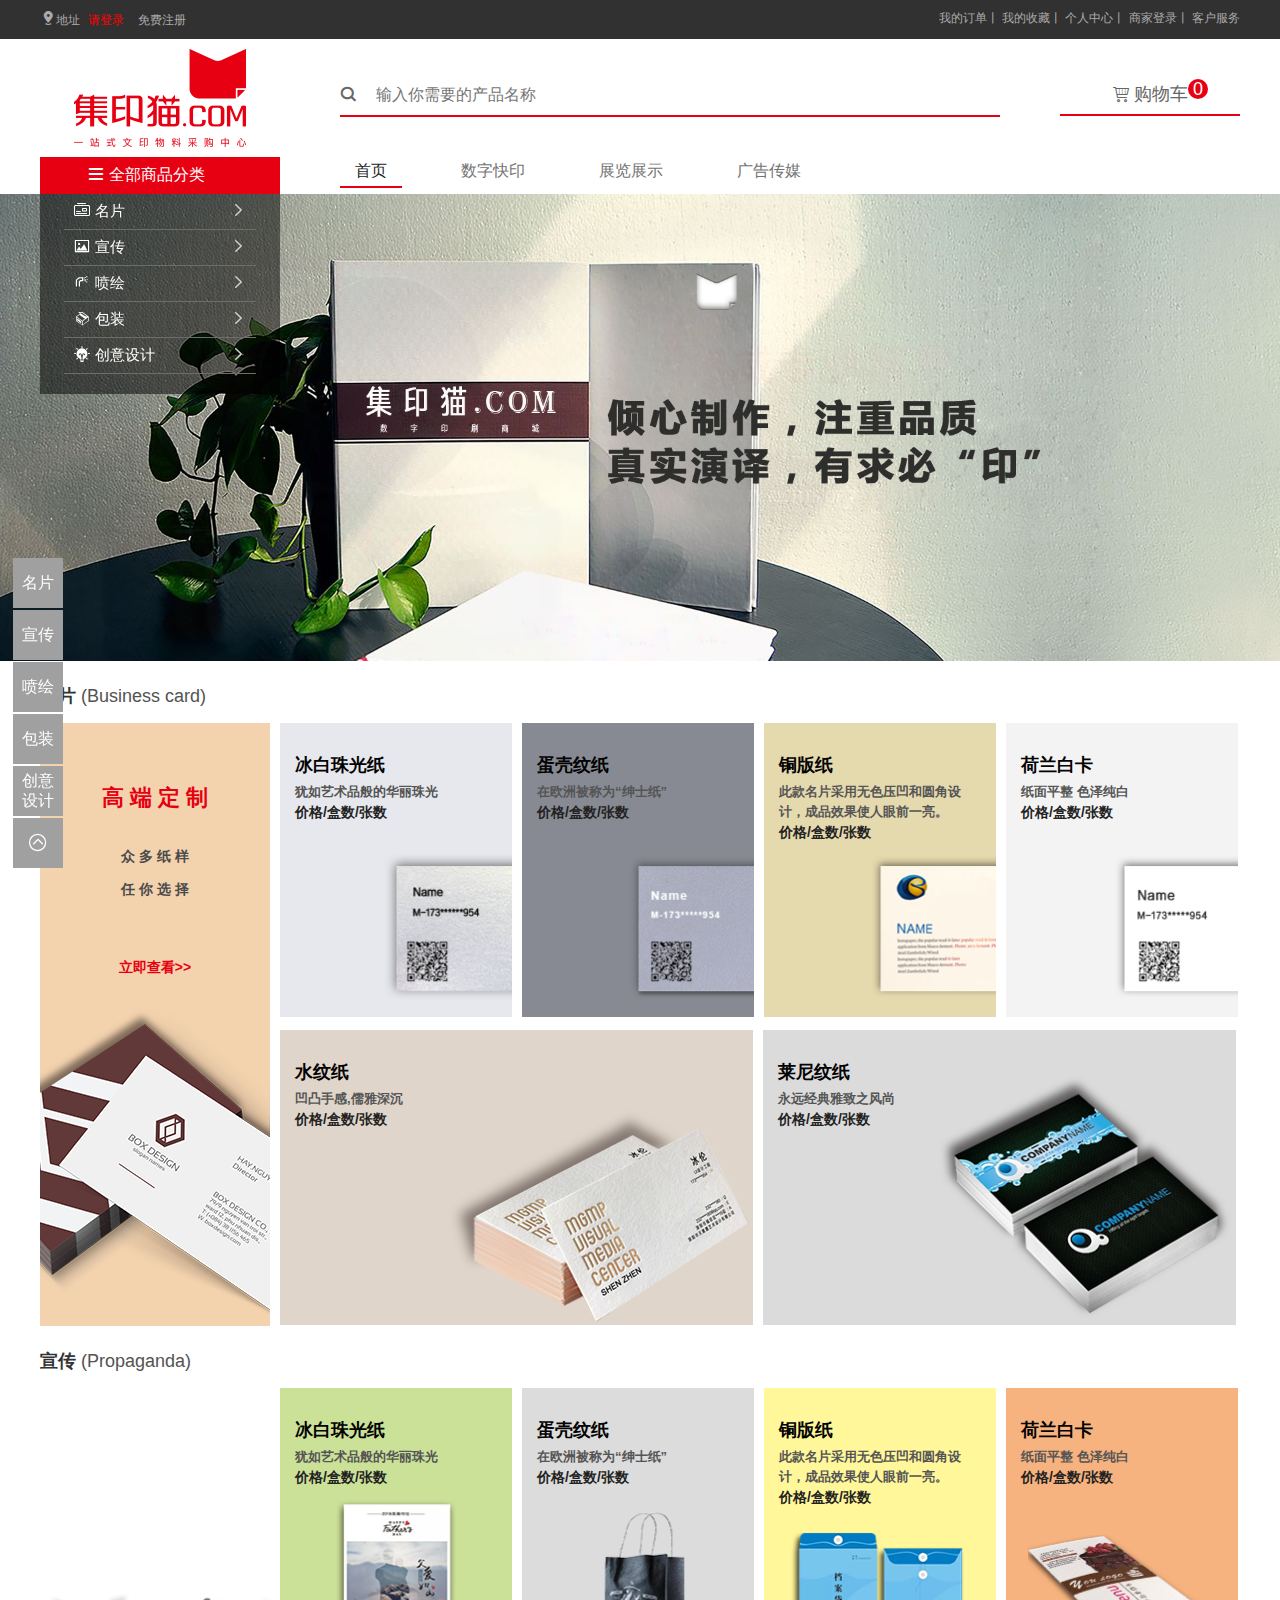
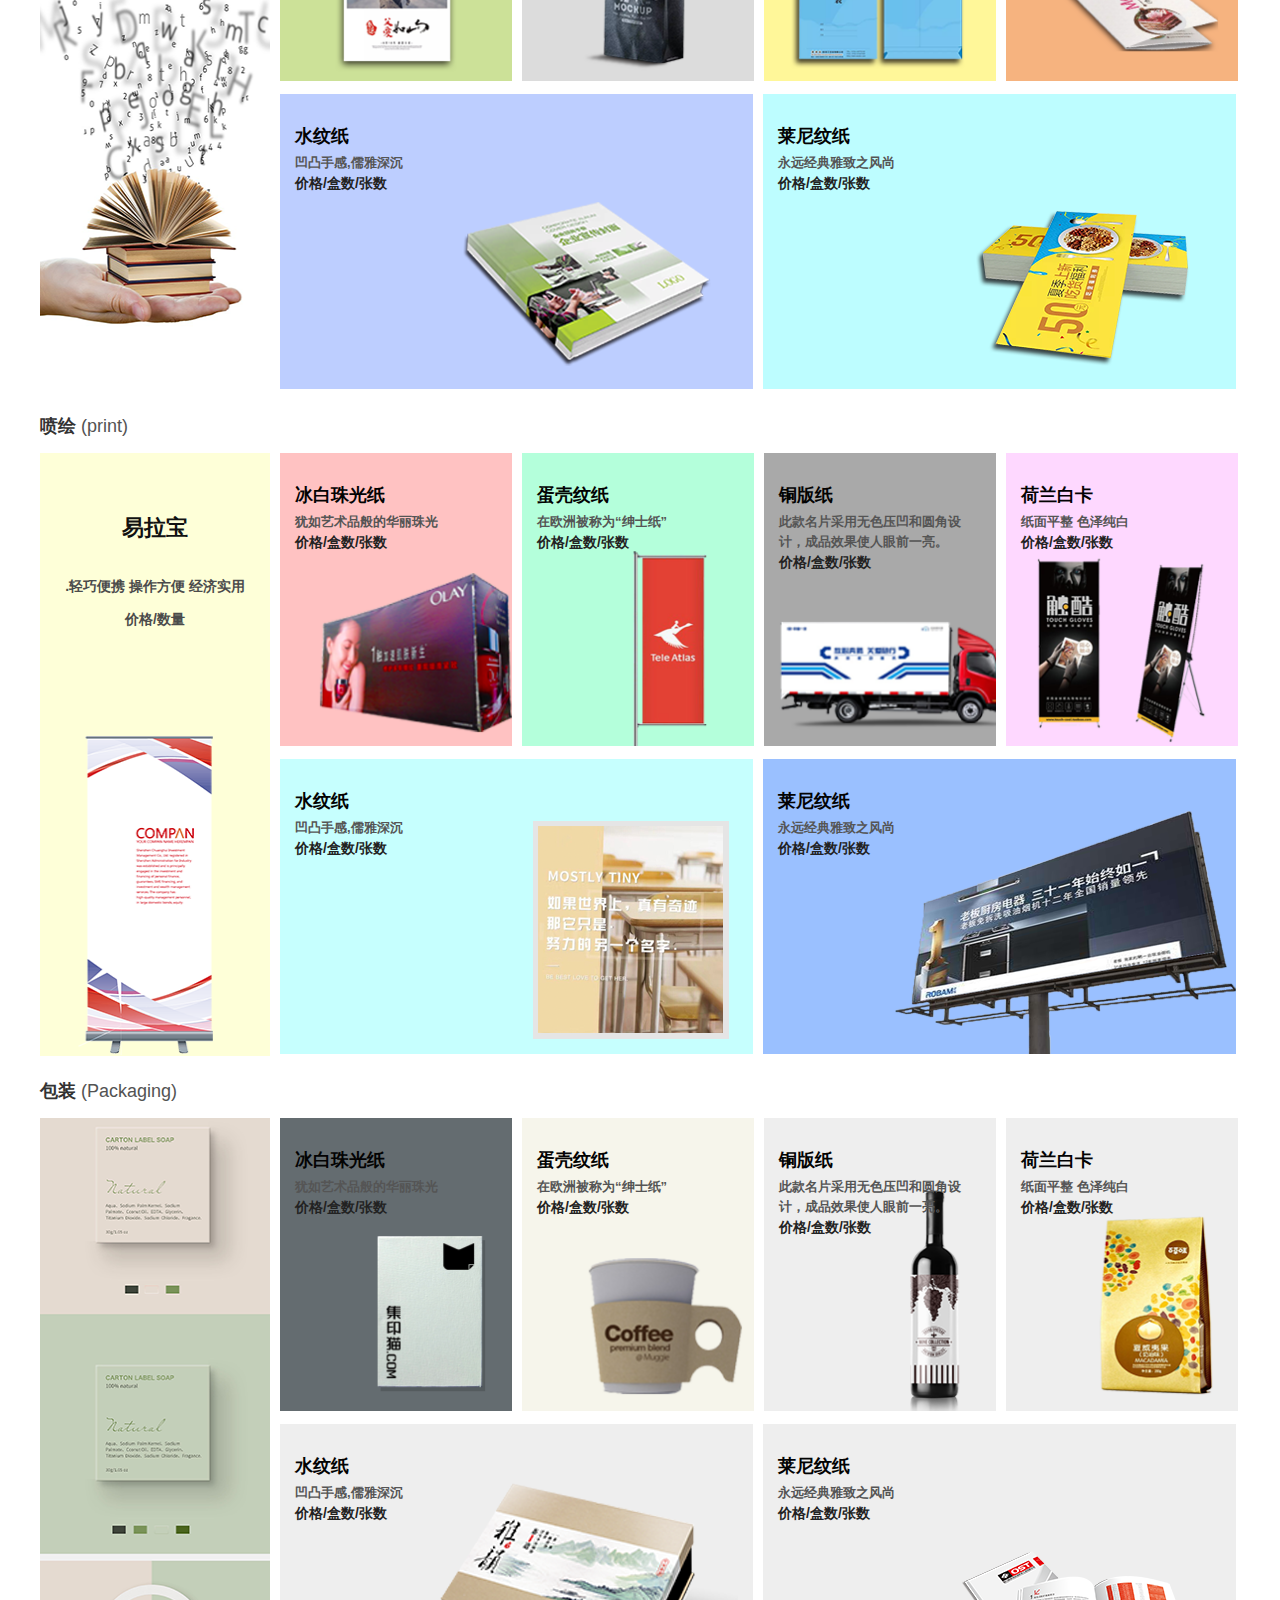
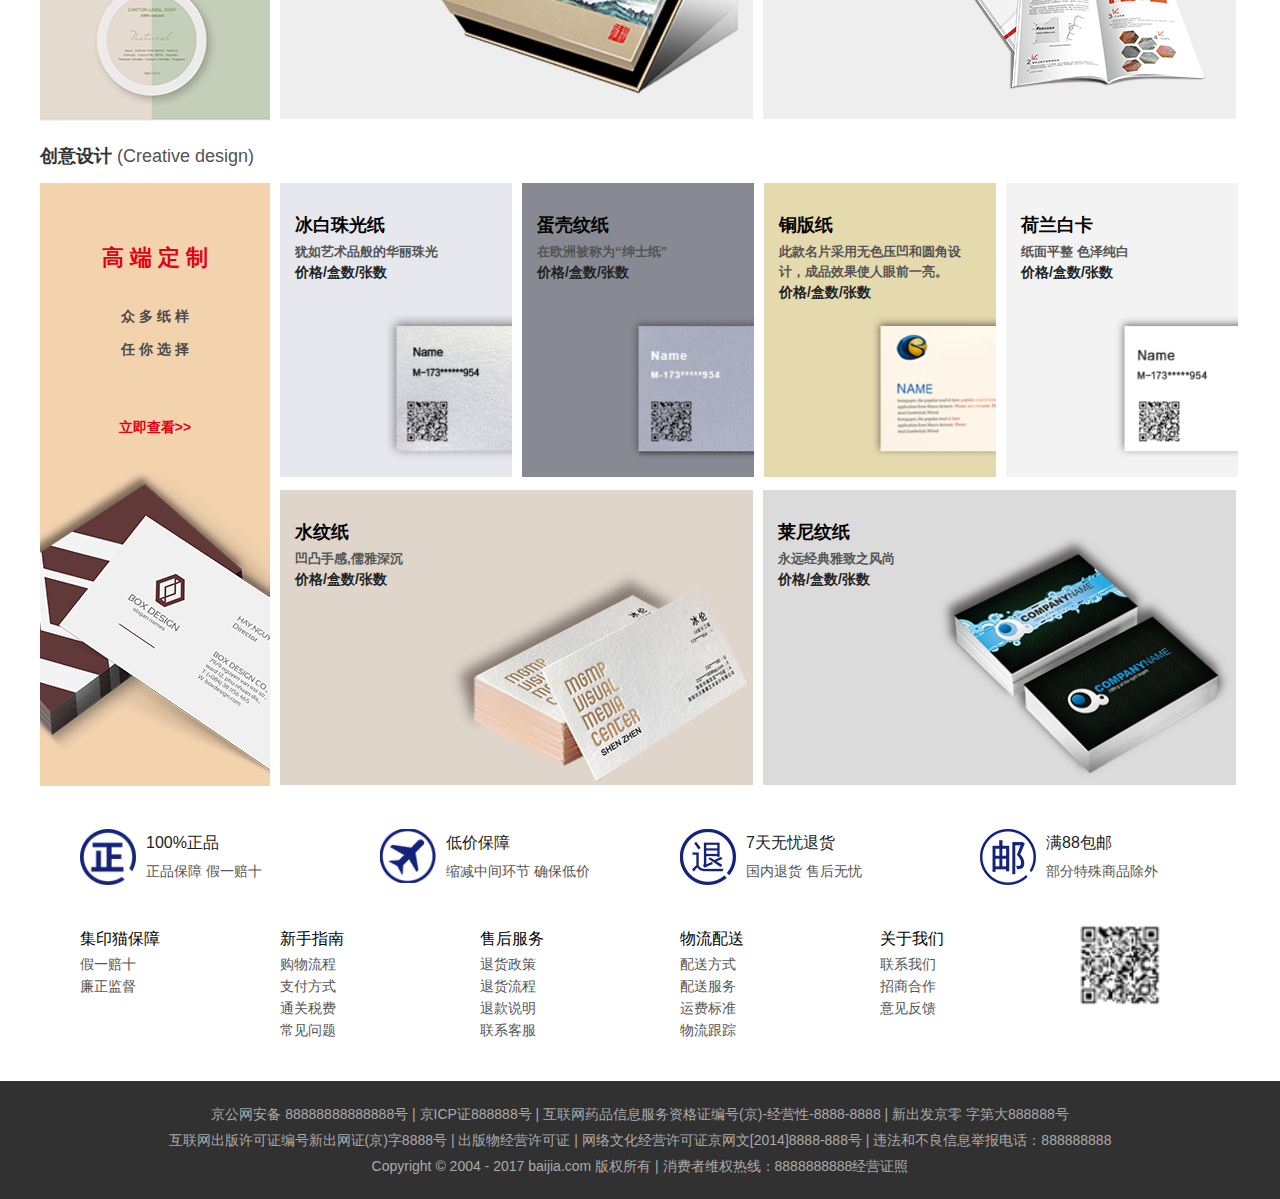
==== commit e26a9648: "增加一些悬停样式，并添加点击滚动动画" ====
--- a/index.html
+++ b/index.html
@@ -12,9 +12,10 @@
     <link href="css/jym.css" rel="stylesheet" type="text/css" />
 </head>
 
-<body class="jymbody">
+<body class="jymbody trn">
+        <a name="f0"></a>
     <div class="jym-top">
-            <a name="f0"></a>
+            
         <div class="jym-1200 clear">
             <div class="fl">
                 <span>
@@ -51,7 +52,7 @@
                     <a class="jym-nav-m-s fz_16"><i class="zicon mr5">&#xe611;</i>全部商品分类</a>
                     <div class="jym-nav-mbox">
                         <div class="jym-nav-m-z ">
-                            <a class="clear"><span class="fl"><i class="zicon mr5">&#xe7a3;</i>名片</span><i class="zicon fr ">&#xe60c;</i></a>
+                            <a class="clear trn"><span class="fl"><i class="zicon mr5">&#xe7a3;</i>名片</span><i class="zicon fr ">&#xe60c;</i></a>
                             <div class="jym-nav-m-zbox">
                                     <div class="jym-nav-m-zli clear">
                                         <label>经典名片:</label>
@@ -80,7 +81,7 @@
                                 </div>
                         </div>
                         
-                        <div class="jym-nav-m-z clear"><a class="clear"><span class="fl">
+                        <div class="jym-nav-m-z clear"><a class="clear trn"><span class="fl">
                                 <i class="zicon mr5">&#xe617;</i>宣传 </span>
                             <i class="zicon fr ">&#xe60c;</i></a>
                             
@@ -115,7 +116,7 @@
                                                             </div>
                                 </div>
                         </div>
-                        <div class="jym-nav-m-z clear"><a class="clear"><span class="fl">
+                        <div class="jym-nav-m-z clear"><a class="clear trn"><span class="fl">
                                 <i class="zicon mr5">&#xe62c;</i>喷绘</span>
                             <i class="zicon fr ">&#xe60c;</i></a>
                             
@@ -146,7 +147,7 @@
                                                         </div>
                                 </div>
                         </div>
-                        <div class="jym-nav-m-z clear"><a class="clear"><span class="fl">
+                        <div class="jym-nav-m-z clear"><a class="clear trn"><span class="fl">
                                 <i class="zicon mr5">&#xe63c;</i>包装</span>
                             <i class="zicon fr ">&#xe60c;</i></a>
                             
@@ -177,7 +178,7 @@
                                                         </div>
                                 </div>
                         </div>
-                        <div class="jym-nav-m-z clear"><a class="clear"><span class="fl">
+                        <div class="jym-nav-m-z clear"><a class="clear trn"><span class="fl">
                                 <i class="zicon mr5">&#xe66b;</i>创意设计</span>
                             <i class="zicon fr ">&#xe60c;</i></a>
                             
@@ -633,18 +634,18 @@
   </div>
 
   <div class="jym-foot">
-        京公网安备 88888888888888号     |     京ICP证888888号      |     互联网药品信息服务资格证编号(京)-经营性-8888-8888    |      新出发京零 字第大888888号<br/>
-        互联网出版许可证编号新出网证(京)字8888号     |     出版物经营许可证      |      网络文化经营许可证京网文[2014]8888-888号      |     违法和不良信息举报电话：888888888<br/>
-                                Copyright © 2004 - 2017  baijia.com 版权所有     |     消费者维权热线：8888888888经营证照
+        <div>京公网安备 88888888888888号     |     京ICP证888888号      |     互联网药品信息服务资格证编号(京)-经营性-8888-8888    |      新出发京零 字第大888888号</div>
+         <div>互联网出版许可证编号新出网证(京)字8888号     |     出版物经营许可证      |      网络文化经营许可证京网文[2014]8888-888号      |     违法和不良信息举报电话：888888888</div>
+         <div>Copyright © 2004 - 2017  baijia.com 版权所有     |     消费者维权热线：8888888888经营证照</div>    
   </div>
 
   <div class="jym-leftnav">
-      <a href="#f1">名片</a>
-      <a href="#f2">宣传</a>
-      <a href="#f3">喷绘</a>
-      <a href="#f4">包装</a>
-      <a href="#f5" style="line-height:20px; padding-top: 5px;" >创意<br/>设计</a>
-      <a href="#f0"><i class="zicon fz_20">&#xe68e;</i></a>
+      <a >名片</a>
+      <a>宣传</a>
+      <a>喷绘</a>
+      <a >包装</a>
+      <a style="line-height:20px; padding-top: 5px;" >创意<br/>设计</a>
+      <a class="top"><i class="zicon fz_20">&#xe68e;</i></a>
   </div>
 
 
@@ -652,7 +653,7 @@
     <script src="js/sea.js"></script>
     <script src="js/seaconfig2.0.js"></script>
     <script>
-        seajs.use(["jq", "run", "sw"], function (j, r, sw) {
+        seajs.use(["jq", "sw"], function (j,  sw) {
             var inbox = new Swiper(".inbox", {
                 //initialSlide :1,
                 //pagination : '.swiper-pagination',
@@ -660,6 +661,14 @@
                 autoplay: 3000,
 
             });
+            $('html,body').animate({scrollTop: '0px'}, 10);
+            $(".jym-leftnav a").click(function(){
+                var st=0;
+                if($(this).hasClass("top")) st=0;
+                else  st=$(".jym-f").eq($(this).index()).offset().top;
+                //console.log(st);
+                $('html,body').animate({scrollTop: st+'px'}, 800);
+            })
         });
     </script>
 </body>
--- a/css/jym.css
+++ b/css/jym.css
@@ -31,7 +31,7 @@
 .jym-nav-m-zbox label{ float: left; font-size: 14px; color: #fff;}
 .jym-nav-m-zbox a{ float: left; font-size: 13px; color: #d8d7d7; padding: 0 10px;}
 .jym-nav-m-zbox a:hover{ color: #fff;}
-
+.jym-nav-m-z:hover>a{background: rgba(0,0,0,0.9); margin-right: 0;}
 .jym-nav-m-z:hover .jym-nav-m-zbox{ display: block;}
 
 .jym-ad{ width: 100%;}
@@ -42,11 +42,14 @@
 .jym-f-one{ width: 230px;}
 .jym-f-img{ position: relative; cursor: pointer;}
 .jym-f img{ position: relative; z-index: 2; width: 100%;}
+.jym-f-img:hover  img{ box-shadow: 0 2px 10px 2px #ccc;-webkit-transition: all 0.25s ease-out 0s;-moz-transition: all 0.25s ease-out 0s;transition: all 0.25s ease-out 0s;}
+.jym-f-one img{ height: 603px;}
 .jym-f-two{ width: 960px; margin-left: 10px;}
 .jym-f-two-up{ margin-bottom: 10px;}
 .jym-f-two-up .jym-f-img{ width: 232px;}
-.jym-f-two-down{ height: 295px; overflow: hidden;}
+.jym-f-two-down{ height: 295px;}
 .jym-f-two-down .jym-f-img{ width: 473px;}
+.jym-f-two-down .jym-f-img img{ height: 295px;}
 .jym-f-img-txt{ position: absolute; width: 100%; height: 100%; z-index: 666; left: 0; top: 0;}
 .jym-f-one .jym-f-img-txt label{ color:#e60012; font-size: 22px; font-weight: bold;display: block;text-align: center; margin-top: 60px; margin-bottom: 20px; }
 .jym-f-one .jym-f-img-txt span{ display: block; text-align: center;color: #4b4b4b; padding: 15px 0 0; font-size: 14px; font-weight: bold}
